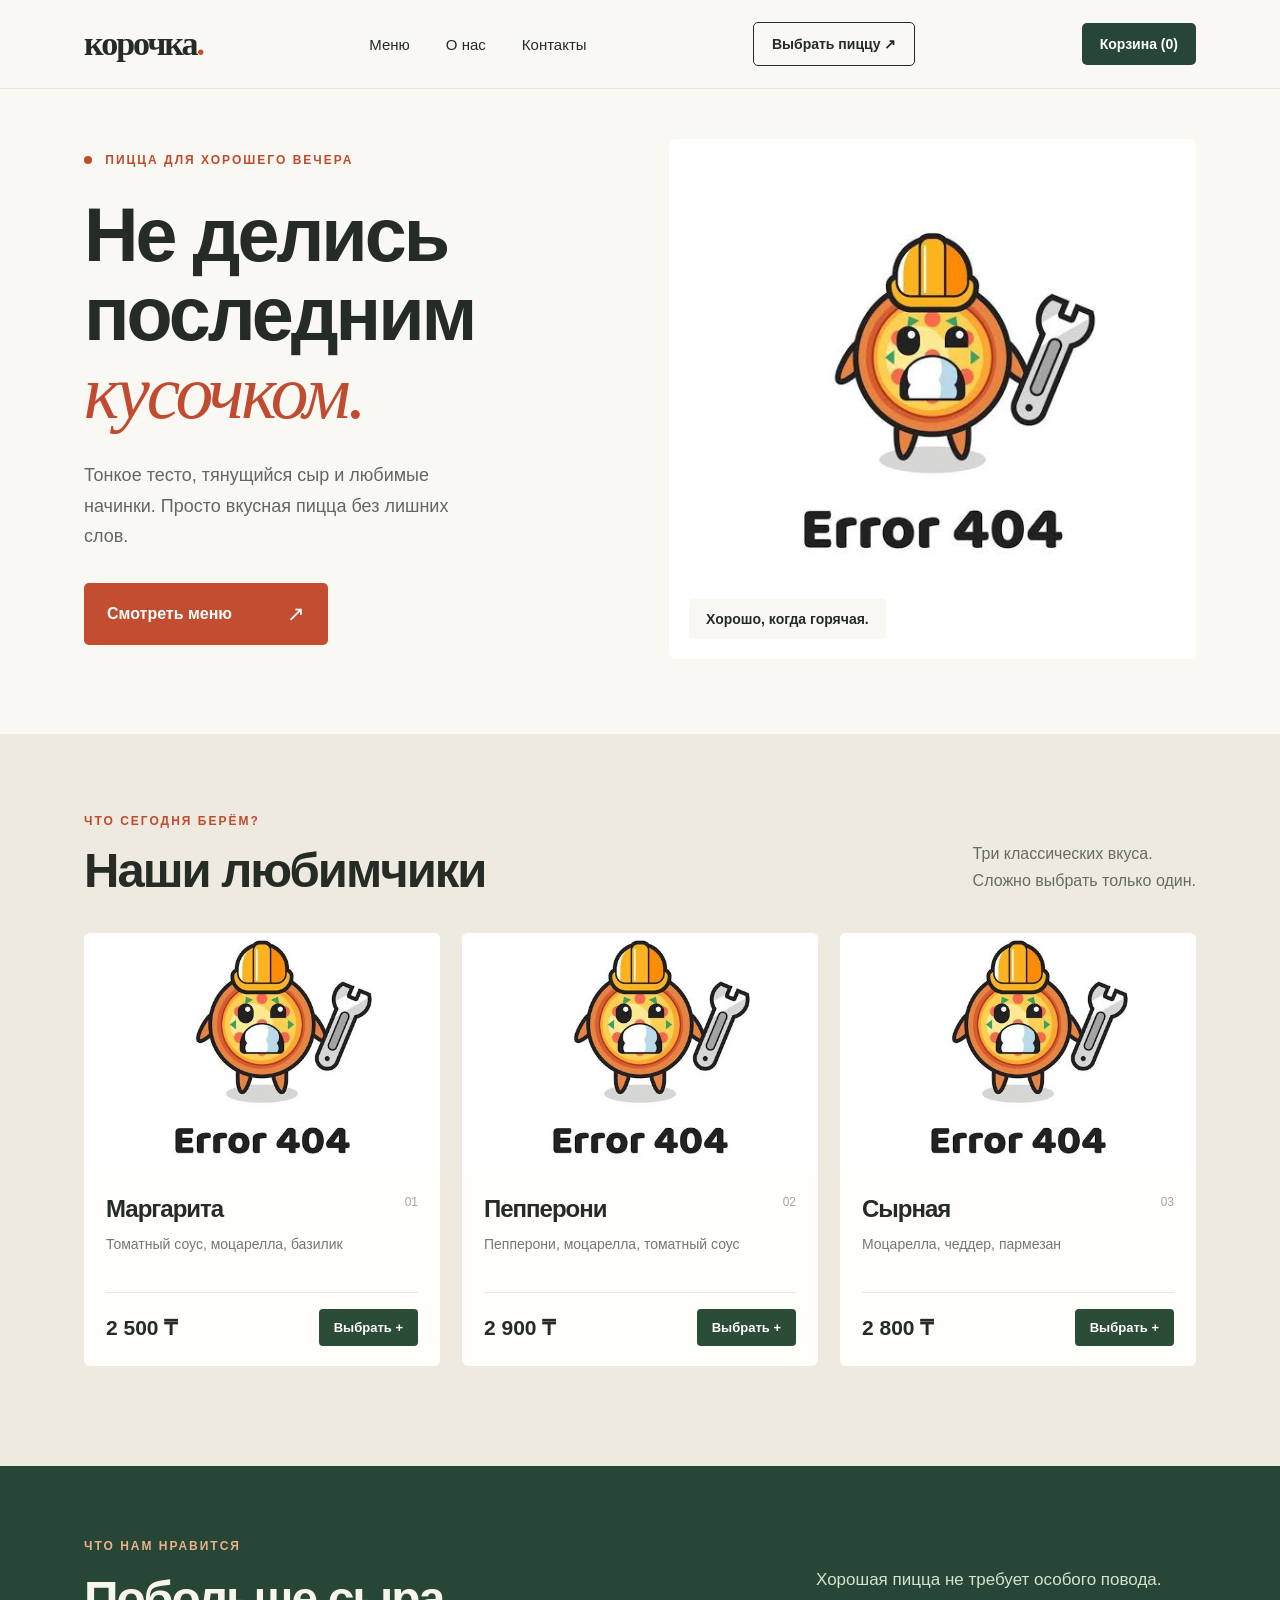
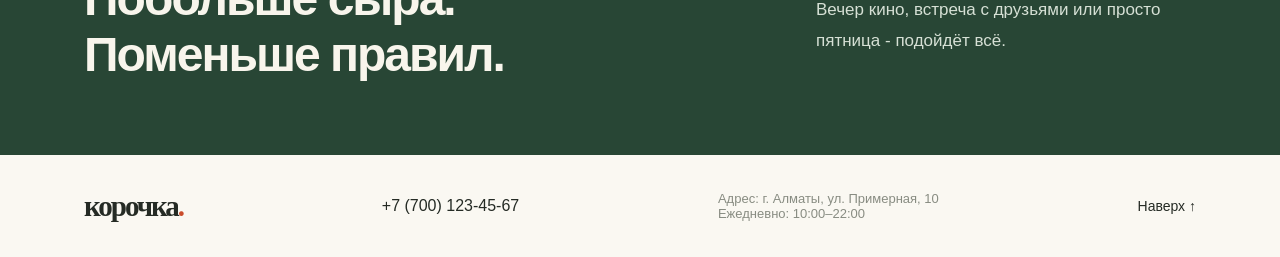
==== index.html @ d0c415ea "Initial commit: Korochka website" ====
<!DOCTYPE html>
<html lang="ru">
<head>
    <meta charset="UTF-8">
    <meta name="viewport" content="width=device-width, initial-scale=1.0">
    <title>Корочка - пицца для своих</title>
    <link rel="stylesheet" href="style.css">
</head>
<body>
 <header class="header">
    <div class="container header-inner">
        <a href="#home" class="logo">корочка<span>.</span></a>
         <nav class="nav">
             <a href="#menu">Меню</a>
            <a href="#about">О нас</a>
             <a href="#contacts">Контакты</a>
         </nav>
         <button class="burger" type="button" aria-label="Открыть меню" aria-expanded="false">
    ☰
</button>
          <a class="header-button" href="#menu">Выбрать пиццу ↗</a>
          <button class="cart-button" type="button">
    Корзина (<span id="cart-count">0</span>)
</button>
     </div>
    </header>

    <main>
     <section class="hero" id="home">
        <div class="container hero-inner">
            <div class="hero-text">
                 <p class="eyebrow"><span class="dot"></span> ПИЦЦА ДЛЯ ХОРОШЕГО ВЕЧЕРА</p>
                 <h1>Не делись<br>последним<br><em>кусочком.</em></h1>
                 <p class="hero-description">Тонкое тесто, тянущийся сыр и любимые начинки. Просто вкусная пицца без лишних слов.</p>
                 <a class="button" href="#menu">Смотреть меню <span>↗</span></a>
        </div>
        <div class="hero-photo">
                    <img src="https://images.pexels.com/photos/6147827/pexels-photo-6147827.jpeg?auto=compress&amp;cs=tinysrgb&amp;w=1200"
                         alt="Аппетитная пицца с сыром и базиликом"
                         onerror="this.onerror=null; this.src='pizza-fallback.png'">
         <div class="photo-label">Хорошо, когда горячая.</div>
         </div>
        </div>
        </section>

        <section class="menu-section" id="menu">
            <div class="container">
                <div class="section-heading">
                    <div>
                        <p class="eyebrow">ЧТО СЕГОДНЯ БЕРЁМ?</p>
                        <h2>Наши любимчики</h2>
                    </div>
                    <p>Три классических вкуса.<br>Сложно выбрать только один.</p>
                </div>
                <div class="pizza-grid">
                </div>
                </div>
        
        </section>
        <section class="about" id="about">
            <div class="container about-inner">
                <div>
                    <p class="eyebrow">ЧТО НАМ НРАВИТСЯ</p>
                    <h2>Побольше сыра.<br>Поменьше правил.</h2>
                </div>
                <p>Хорошая пицца не требует особого повода. Вечер кино, встреча с друзьями или просто пятница - подойдёт всё.</p>
            </div>
        </section>
    </main>

    <footer id="contacts">
        <div class="container footer-inner">
            <a href="#home" class="logo">корочка<span>.</span></a>
            <a href="tel:+77001234567">+7 (700) 123-45-67</a>           
            <div class="footer-contacts">
    <p>Адрес: г. Алматы, ул. Примерная, 10</p>
    <p>Ежедневно: 10:00–22:00</p>
        </div>
            <a href="#home">Наверх ↑</a>
        </div>
    </footer>
<div class="cart-modal" id="cart-modal" hidden>
    <div class="cart-content">
        <h2>Ваша корзина</h2>

        <div id="cart-items">
            Корзина пуста
        </div>

        <p>Итого: <strong id="cart-total">0 ₸</strong></p>

        <button type="button" id="clear-cart">
            Очистить корзину
        </button>
<button type="button" id="checkout-button">
    Оформить заказ
</button>

<form id="order-form" hidden>
    <h3>Оформление заказа</h3>

    <input type="text" id="customer-name"
           placeholder="Ваше имя" required>

    <input type="tel" id="customer-phone"
           placeholder="Ваш телефон" required>

    <button type="submit">Подтвердить заказ</button>
</form>

        <button type="button" id="close-cart">
            Закрыть
        </button>
    </div>
</div>
    <script src="script.js"></script>
</body>
</html>
---- style.css ----
* { box-sizing: border-box; }
html { scroll-behavior: smooth; }
body {
    margin: 0;
    background: #faf8f2;
    color: #252b25;
    font-family: Arial, Helvetica, sans-serif;
}
a { color: inherit; text-decoration: none; }
button { font-family: inherit; cursor: pointer; }
.container { max-width: 1160px; margin: auto; padding: 0 24px; }

.header { background: #faf8f2; border-bottom: 1px solid #e7e5dd; }
.header-inner { height: 88px; display: flex; justify-content: space-between; align-items: center; }
.logo { font-family: Georgia, serif; font-weight: bold; font-size: 34px; letter-spacing: -2px; }
.logo span { color: #ca4c2c; }
.nav { display: flex; gap: 36px; font-size: 15px; }
.burger {
    display: none;
    background: none;
    border: none;
    font-size: 28px;
    cursor: pointer;
}
.nav a:hover, footer a:hover { color: #ca4c2c; }
.header-button { border: 1px solid #252b25; border-radius: 5px; padding: 13px 18px; font-size: 14px; font-weight: bold; }
.header-button:hover { background: #252b25; color: white; }

.hero { padding: 50px 0 75px; }
.hero-inner { display: grid; grid-template-columns: 1fr 1fr; gap: 58px; align-items: center; }
.eyebrow { font-size: 12px; font-weight: bold; letter-spacing: 2px; color: #bf4a2e; }
.dot { display: inline-block; width: 8px; height: 8px; border-radius: 50%; background: #bf4a2e; margin-right: 8px; }
h1, h2, h3, p { margin-top: 0; }
h1 { font-size: clamp(50px, 5.9vw, 84px); line-height: 1.04; letter-spacing: -3px; margin: 29px 0 27px; }
h1 em { color: #c14b30; font-family: Georgia, serif; font-weight: normal; }
.hero-description { max-width: 405px; font-size: 18px; line-height: 1.7; color: #626761; margin-bottom: 31px; }
.button { display: inline-flex; align-items: center; gap: 55px; border-radius: 5px; background: #c34d30; color: white; font-weight: bold; padding: 19px 23px; }
.button:hover { background: #a83e25; }
.button span { font-size: 21px; font-weight: normal; }
.hero-note { color: #8b8d83; font-size: 13px; margin: 23px 0 0; }
.hero-photo { position: relative; height: 520px; background: #e3d8ca; border-radius: 7px; overflow: hidden; }
.hero-photo img { display: block; width: 100%; height: 100%; object-fit: cover; }
.photo-label { position: absolute; bottom: 20px; left: 20px; background: #faf8f2; border-radius: 4px; padding: 12px 17px; font-size: 14px; font-weight: bold; }

.menu-section { padding: 80px 0 100px; background: #eeeae0; }
.section-heading { display: flex; align-items: end; justify-content: space-between; margin-bottom: 35px; }
.section-heading h2 { font-size: 49px; letter-spacing: -2px; margin: 14px 0 0; }
.section-heading > p { line-height: 1.65; color: #676b62; margin-bottom: 4px; }
.pizza-grid { display: grid; grid-template-columns: repeat(3, 1fr); gap: 22px; }
.pizza-card { background: #fffefb; overflow: hidden; border-radius: 6px; }
.pizza-card > img { width: 100%; height: 240px; object-fit: cover; display: block; background: #e3d4bc; }
.pizza-info { padding: 22px 22px 20px; }
.pizza-info h3 { font-size: 24px; letter-spacing: -1px; display: flex; align-items: start; justify-content: space-between; margin: 0 0 10px; }
.pizza-info h3 span { font-size: 12px; color: #a4a49d; letter-spacing: 0; font-weight: normal; }
.pizza-info > p { font-size: 14px; line-height: 1.6; color: #74796f; min-height: 45px; }
.pizza-bottom { display: flex; align-items: center; justify-content: space-between; padding-top: 16px; border-top: 1px solid #e9e7e1; }
.pizza-bottom strong { font-size: 21px; }
.pizza-bottom button { background: #2b4c36; color: white; border: 0; border-radius: 4px; padding: 11px 15px; font-size: 13px; font-weight: bold; }
.pizza-bottom button:hover { background: #1c3625; }

.about { background: #284635; padding: 73px 0; color: #f8f5ec; }
.about-inner { display: flex; gap: 70px; align-items: center; justify-content: space-between; }
.about .eyebrow { color: #e9b28b; }
.about h2 { font-size: 48px; line-height: 1.16; letter-spacing: -2px; margin: 18px 0 0; }
.about-inner > p { max-width: 380px; color: #d6e0d5; font-size: 17px; line-height: 1.8; margin: 0; }

footer { background: #faf8f2; }
.footer-inner { min-height: 102px; display: flex; align-items: center; justify-content: space-between; gap: 20px; }
.footer-inner .logo { font-size: 29px; }
.footer-inner p { color: #888c82; margin: 0; font-size: 13px; }
.footer-inner > a:last-child { font-size: 14px; }

@media (max-width: 760px) {
    .header-inner { height: 72px; }
    .logo { font-size: 29px; }
    .nav { display: none; }
    .header-button { padding: 11px 13px; font-size: 12px; }
    .hero { padding: 40px 0 60px; }
    .hero-inner { grid-template-columns: 1fr; gap: 34px; }
    h1 { font-size: 56px; letter-spacing: -2px; }
    .hero-photo { height: 400px; }
    .menu-section { padding: 60px 0; }
    .section-heading { display: block; }
    .section-heading h2 { font-size: 38px; }
    .section-heading > p { margin-top: 13px; }
    .pizza-grid { grid-template-columns: 1fr; }
    .pizza-card > img { height: 260px; }
    .pizza-info > p { min-height: 0; }
    .about { padding: 55px 0; }
    .about-inner { display: block; }
    .about h2 { font-size: 38px; }
    .about-inner > p { margin-top: 26px; }
    .footer-inner { flex-wrap: wrap; padding-top: 25px; padding-bottom: 25px; }
.burger {
    display: block; } 
    .nav.nav-open {
    display: flex;
    flex-direction: column;
    position: absolute;
    top: 72px;
    left: 0;
    width: 100%;
    padding: 20px 24px;
    background: #faf8f2;
    z-index: 10;
  }

}
.cart-modal[hidden] {
    display: none;
}

.cart-modal {
    position: fixed;
    inset: 0;
    background: rgba(0, 0, 0, 0.5);
    display: flex;
    align-items: center;
    justify-content: center;
    z-index: 100;
    padding: 20px;
}

.cart-content {
    background: #faf8f2;
    padding: 30px;
    border-radius: 8px;
    width: 100%;
    max-width: 450px;
    max-height: 90vh;
    overflow-y: auto;
}
#order-form[hidden] {
    display: none;
}

.cart-content h2 {
    font-size: 30px;
    margin-bottom: 25px;
}

#cart-items {
    margin-bottom: 20px;
}

#cart-items > div {
    display: flex;
    align-items: center;
    gap: 12px;
    padding: 15px 0;
    border-bottom: 1px solid #e7e5dd;
}

#cart-items > div > span:first-child {
    flex: 1;
    font-size: 15px;
}

.plus-button,
.minus-button {
    background: #284635;
    color: white;
    border: none;
    border-radius: 5px;
    width: 30px;
    height: 30px;
    font-size: 18px;
}

.plus-button:hover,
.minus-button:hover {
    background: #c34d30;
}


#clear-cart,
#close-cart,
#checkout-button,
#order-form button {
    padding: 12px 16px;
    border: none;
    border-radius: 5px;
    font-size: 14px;
    font-weight: bold;
    margin: 5px 5px 5px 0;
}

#checkout-button,
#order-form button {
    background: #284635;
    color: white;
}

#clear-cart {
    background: #c34d30;
    color: white;
}

#close-cart {
    background: #e7e5dd;
    color: #252b25;
}


#order-form {
    margin-top: 20px;
    padding-top: 20px;
    border-top: 1px solid #e7e5dd;
}

#order-form h3 {
    font-size: 22px;
    margin-bottom: 15px;
}

#order-form input {
    display: block;
    width: 100%;
    padding: 14px;
    margin-bottom: 12px;
    border: 1px solid #d4d1c8;
    border-radius: 5px;
    background: white;
    font-size: 15px;
}

#order-form input:focus {
    outline: 2px solid #284635;
    outline-offset: 1px;
}
#clear-cart,
#checkout-button,
#close-cart {
    margin: 5px 3px 5px 0;
    padding: 11px 12px;
    font-size: 13px;
}

.cart-button {
    background: #284635;
    color: white;
    border: none;
    border-radius: 5px;
    padding: 13px 18px;
    font-size: 14px;
    font-weight: bold;
    cursor: pointer;
    white-space: nowrap;
    transition: background 0.2s;
}

.cart-button:hover {
    background: #c34d30;
}
@media (max-width: 760px) {
    .cart-button {
        padding: 10px 12px;
        font-size: 12px;
    }
}
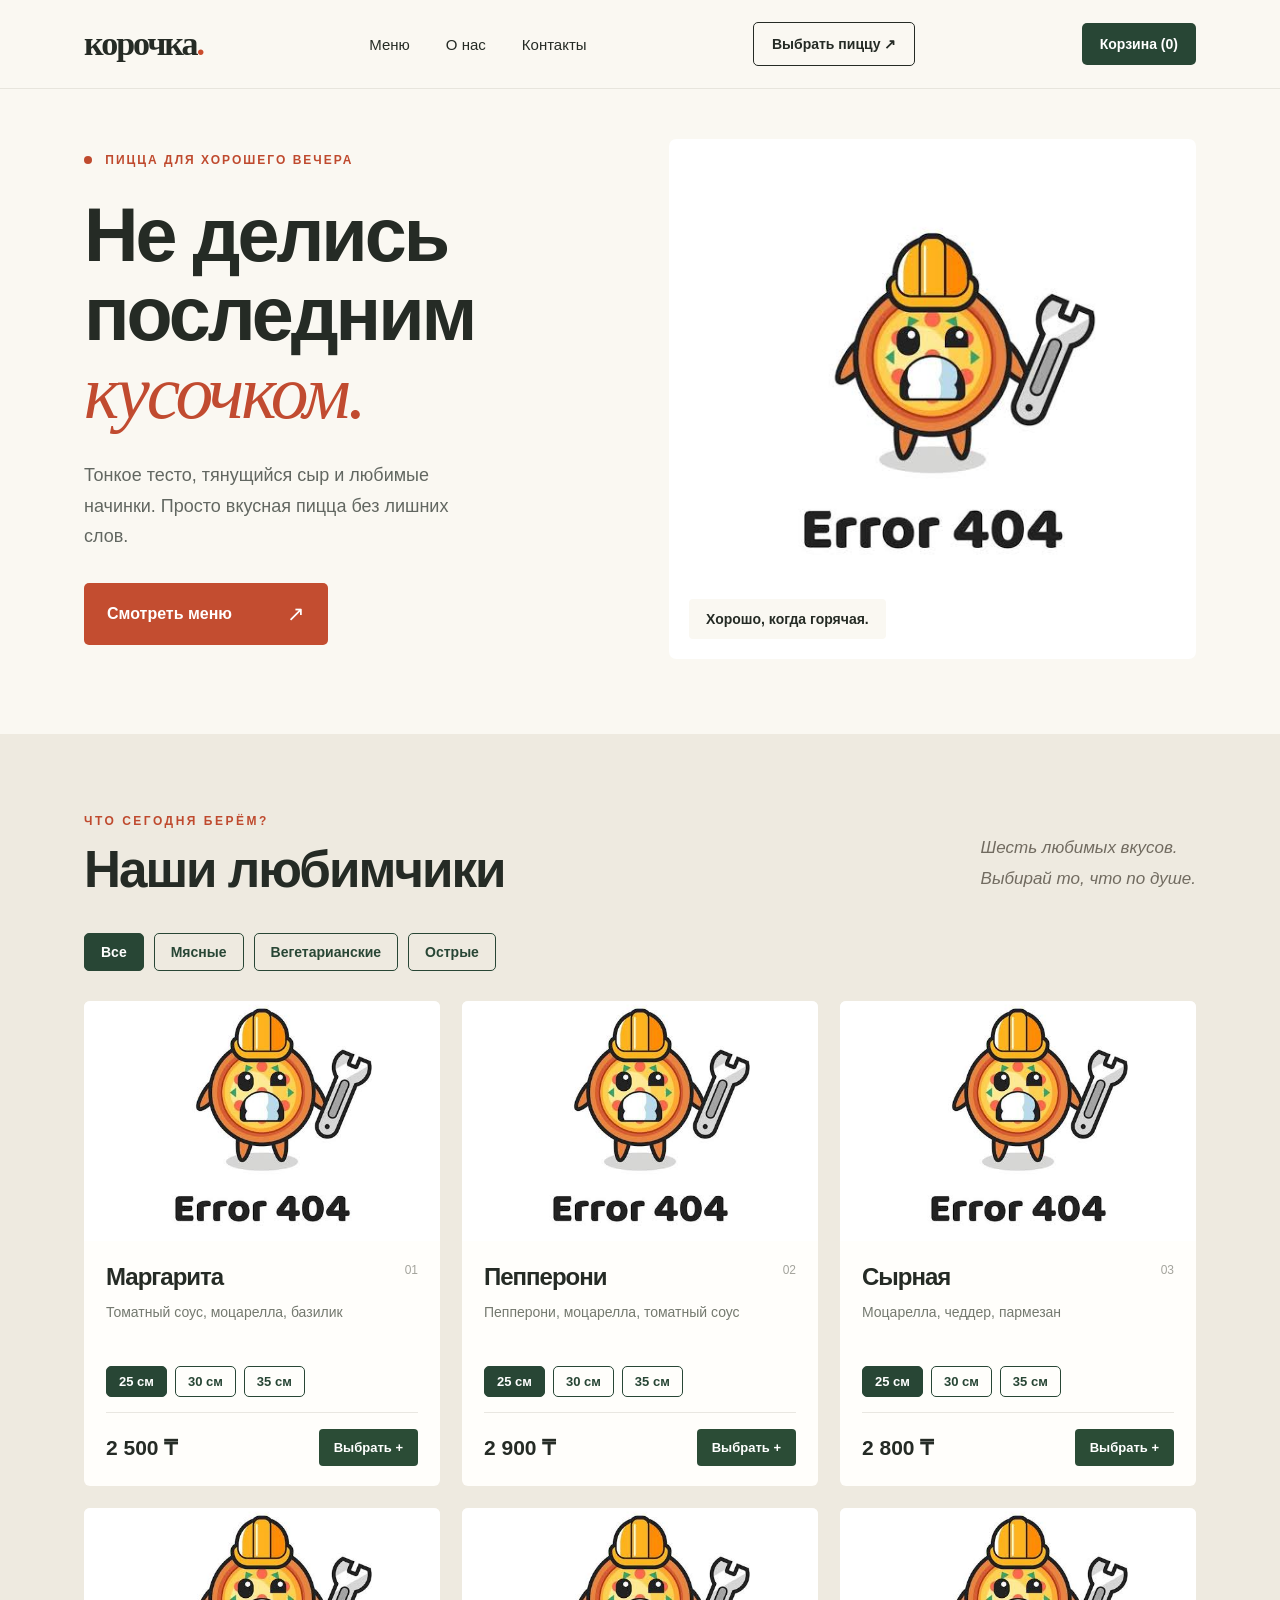
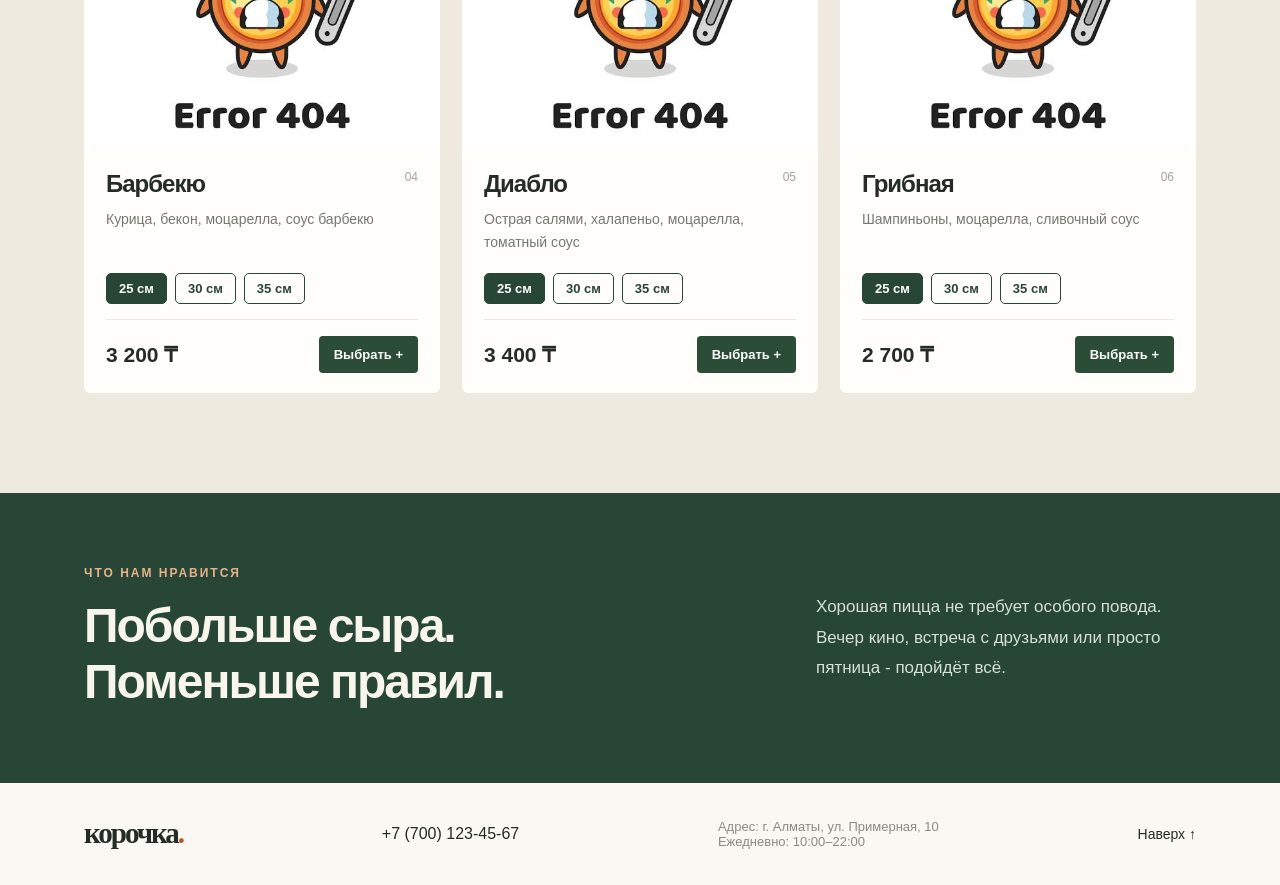
==== commit 5e0b0771: "feat: add pizza filters and improve menu design" ====
--- a/index.html
+++ b/index.html
@@ -35,7 +35,7 @@
                  <a class="button" href="#menu">Смотреть меню <span>↗</span></a>
         </div>
         <div class="hero-photo">
-                    <img src="https://images.pexels.com/photos/6147827/pexels-photo-6147827.jpeg?auto=compress&amp;cs=tinysrgb&amp;w=1200"
+                    <img src="https://images.pexels.com/photos/6147827/pexels-photo-6147827.jpeg?auto=compress&amp;cs=tinysrgb&amp;w=800&amp;fm=webp"
                          alt="Аппетитная пицца с сыром и базиликом"
                          onerror="this.onerror=null; this.src='pizza-fallback.png'">
          <div class="photo-label">Хорошо, когда горячая.</div>
@@ -50,8 +50,15 @@
                         <p class="eyebrow">ЧТО СЕГОДНЯ БЕРЁМ?</p>
                         <h2>Наши любимчики</h2>
                     </div>
-                    <p>Три классических вкуса.<br>Сложно выбрать только один.</p>
+                   <p>Шесть любимых вкусов.<br>Выбирай то, что по душе.</p>
                 </div>
+                <div class="pizza-filters">
+    <button type="button" class="filter-button active" data-category="all">Все</button>
+    <button type="button" class="filter-button" data-category="meat">Мясные</button>
+    <button type="button" class="filter-button" data-category="vegetarian">Вегетарианские</button>
+    <button type="button" class="filter-button" data-category="spicy">Острые</button>
+                </div>
+
                 <div class="pizza-grid">
                 </div>
                 </div>
--- a/style.css
+++ b/style.css
@@ -74,7 +74,7 @@
     .header-inner { height: 72px; }
     .logo { font-size: 29px; }
     .nav { display: none; }
-    .header-button { padding: 11px 13px; font-size: 12px; }
+    .header-button { display: none; }
     .hero { padding: 40px 0 60px; }
     .hero-inner { grid-template-columns: 1fr; gap: 34px; }
     h1 { font-size: 56px; letter-spacing: -2px; }
@@ -103,13 +103,14 @@
     padding: 20px 24px;
     background: #faf8f2;
     z-index: 10;
+    box-shadow: 0 6px 12px rgba(0, 0, 0, 0.12);
+    }
+    .cart-button { order: 1; }
+.burger { order: 2; }
   }
-
-}
 .cart-modal[hidden] {
     display: none;
 }
-
 .cart-modal {
     position: fixed;
     inset: 0;
@@ -120,7 +121,6 @@
     z-index: 100;
     padding: 20px;
 }
-
 .cart-content {
     background: #faf8f2;
     padding: 30px;
@@ -257,4 +257,68 @@
         padding: 10px 12px;
         font-size: 12px;
     }
+}
+.pizza-filters {
+    display: flex;
+    flex-wrap: wrap;
+    gap: 10px;
+    margin-top: 20px;
+margin-bottom: 30px;
+}
+
+.filter-button,
+.size-button {
+    border: 1px solid #284635;
+    border-radius: 5px;
+    background: transparent;
+    color: #284635;
+    padding: 10px 16px;
+    font-size: 14px;
+    font-weight: 600;
+    cursor: pointer;
+    transition: 0.2s;
+}
+
+.filter-button:hover,
+.size-button:hover {
+    background: #e3e9df;
+}
+
+.filter-button.active,
+.size-button.active {
+    background: #284635;
+    color: white;
+}
+
+.pizza-sizes {
+    display: flex;
+    flex-wrap: wrap;
+    gap: 8px;
+    margin-top: 20px;
+    margin-bottom: 15px;
+}
+
+.size-button {
+    padding: 7px 12px;
+    font-size: 13px;
+}
+.menu-section .section-heading h2 {
+    font-size: clamp(38px, 4vw, 54px);
+    font-weight: 800;
+    letter-spacing: -2px;
+    line-height: 1.1;
+}
+
+.menu-section .section-heading > p {
+    font-size: 17px;
+    line-height: 1.8;
+    font-style: italic;
+    color: #716b60;
+}
+
+.menu-section .eyebrow {
+    font-size: 12px;
+    font-weight: 700;
+    letter-spacing: 2.5px;
+    text-transform: uppercase;
 }
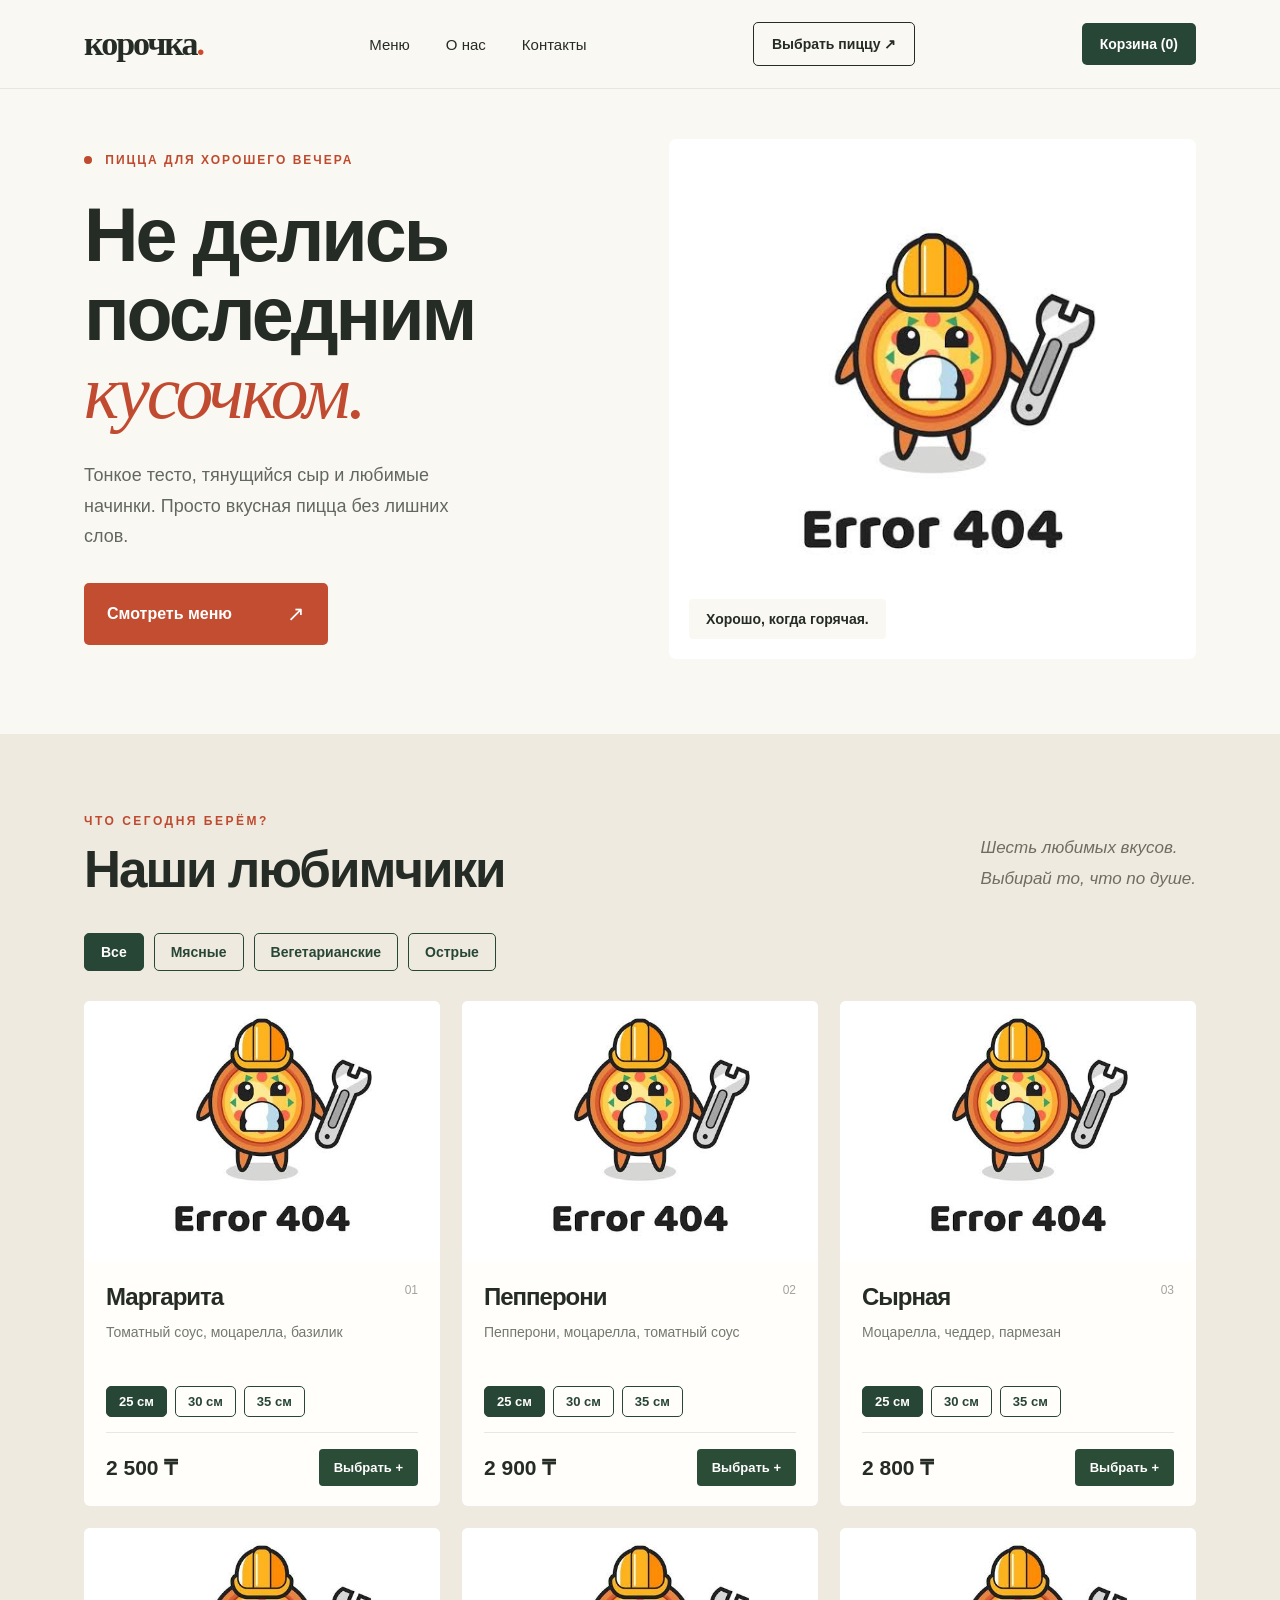
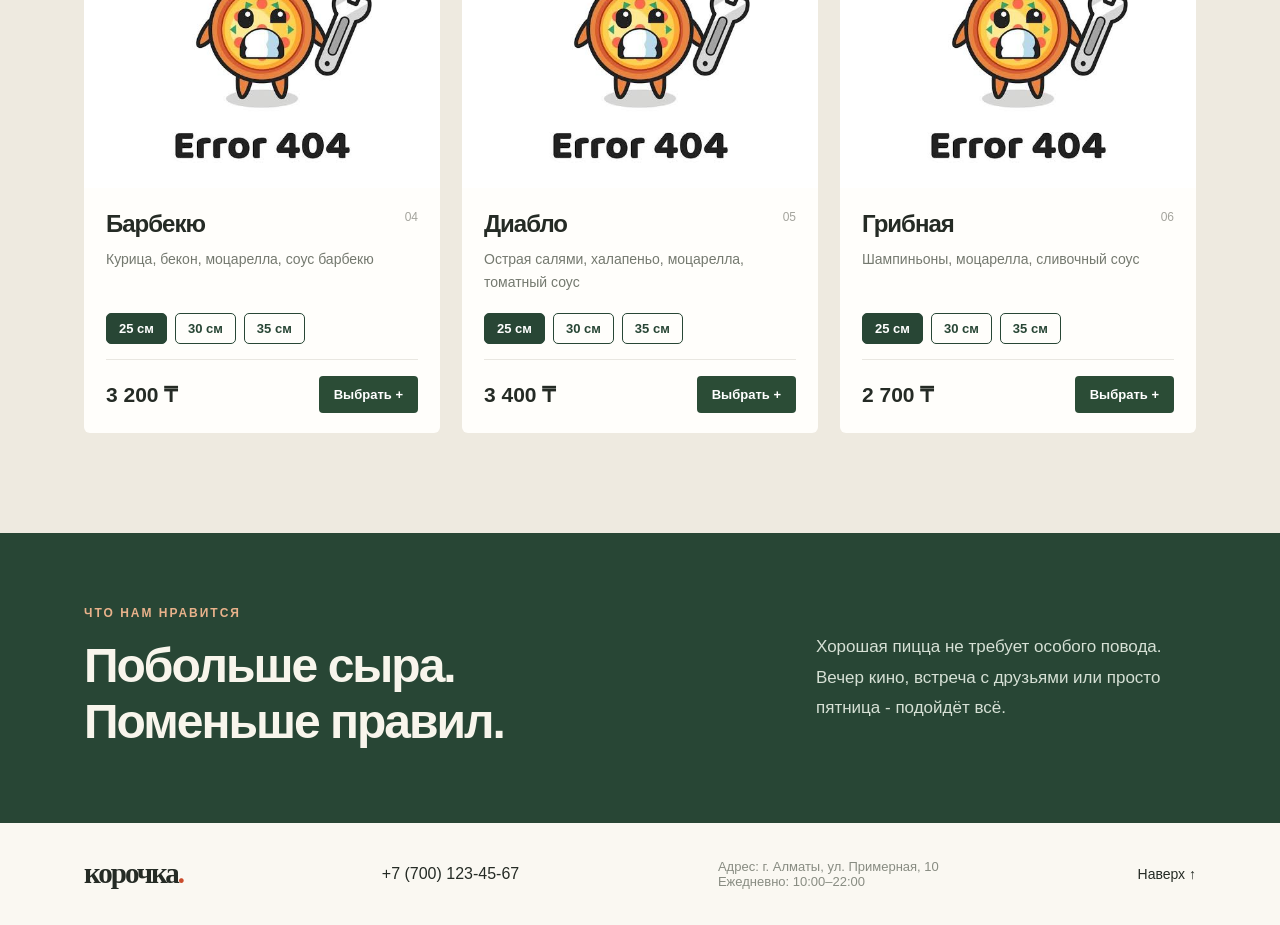
==== commit 5c6f1603: "feat: add pizza details and shared cart" ====
--- a/index.html
+++ b/index.html
@@ -120,6 +120,8 @@
         </button>
     </div>
 </div>
+    <script src="data.js"></script>
+    <script src="cart.js"></script>
     <script src="script.js"></script>
 </body>
 </html>
--- a/style.css
+++ b/style.css
@@ -321,4 +321,67 @@
     font-weight: 700;
     letter-spacing: 2.5px;
     text-transform: uppercase;
+}
+.detail-add-button {
+    background: #284635;
+    color: white;
+    border: none;
+    border-radius: 6px;
+    padding: 15px 28px;
+    font-size: 16px;
+    font-weight: 600;
+    cursor: pointer;
+    transition: 0.2s;
+}
+
+.detail-add-button:hover {
+    background: #3b624b;
+}
+
+.pizza-image-link {
+    display: block;
+    width: 100%;
+    overflow: hidden;
+}
+
+.pizza-image-link img {
+    display: block;
+    width: 100%;
+    height: 260px;
+    object-fit: cover;
+}
+
+.pizza-info h3 a {
+    color: inherit;
+    text-decoration: none;
+}
+
+.pizza-info h3 a:hover {
+    color: #c64b32;
+}
+.pizza-page-header {
+    display: flex;
+    justify-content: space-between;
+    align-items: center;
+    gap: 20px;
+    margin-bottom: 40px;
+}
+
+.pizza-page-header .back-link {
+    margin-bottom: 0;
+}
+
+.detail-cart-link {
+    padding: 12px 18px;
+    background: #284635;
+    color: white;
+    border-radius: 6px;
+    text-decoration: none;
+    font-weight: 600;
+}
+
+@media (max-width: 760px) {
+    .pizza-page-header {
+        flex-wrap: wrap;
+    }
 }
